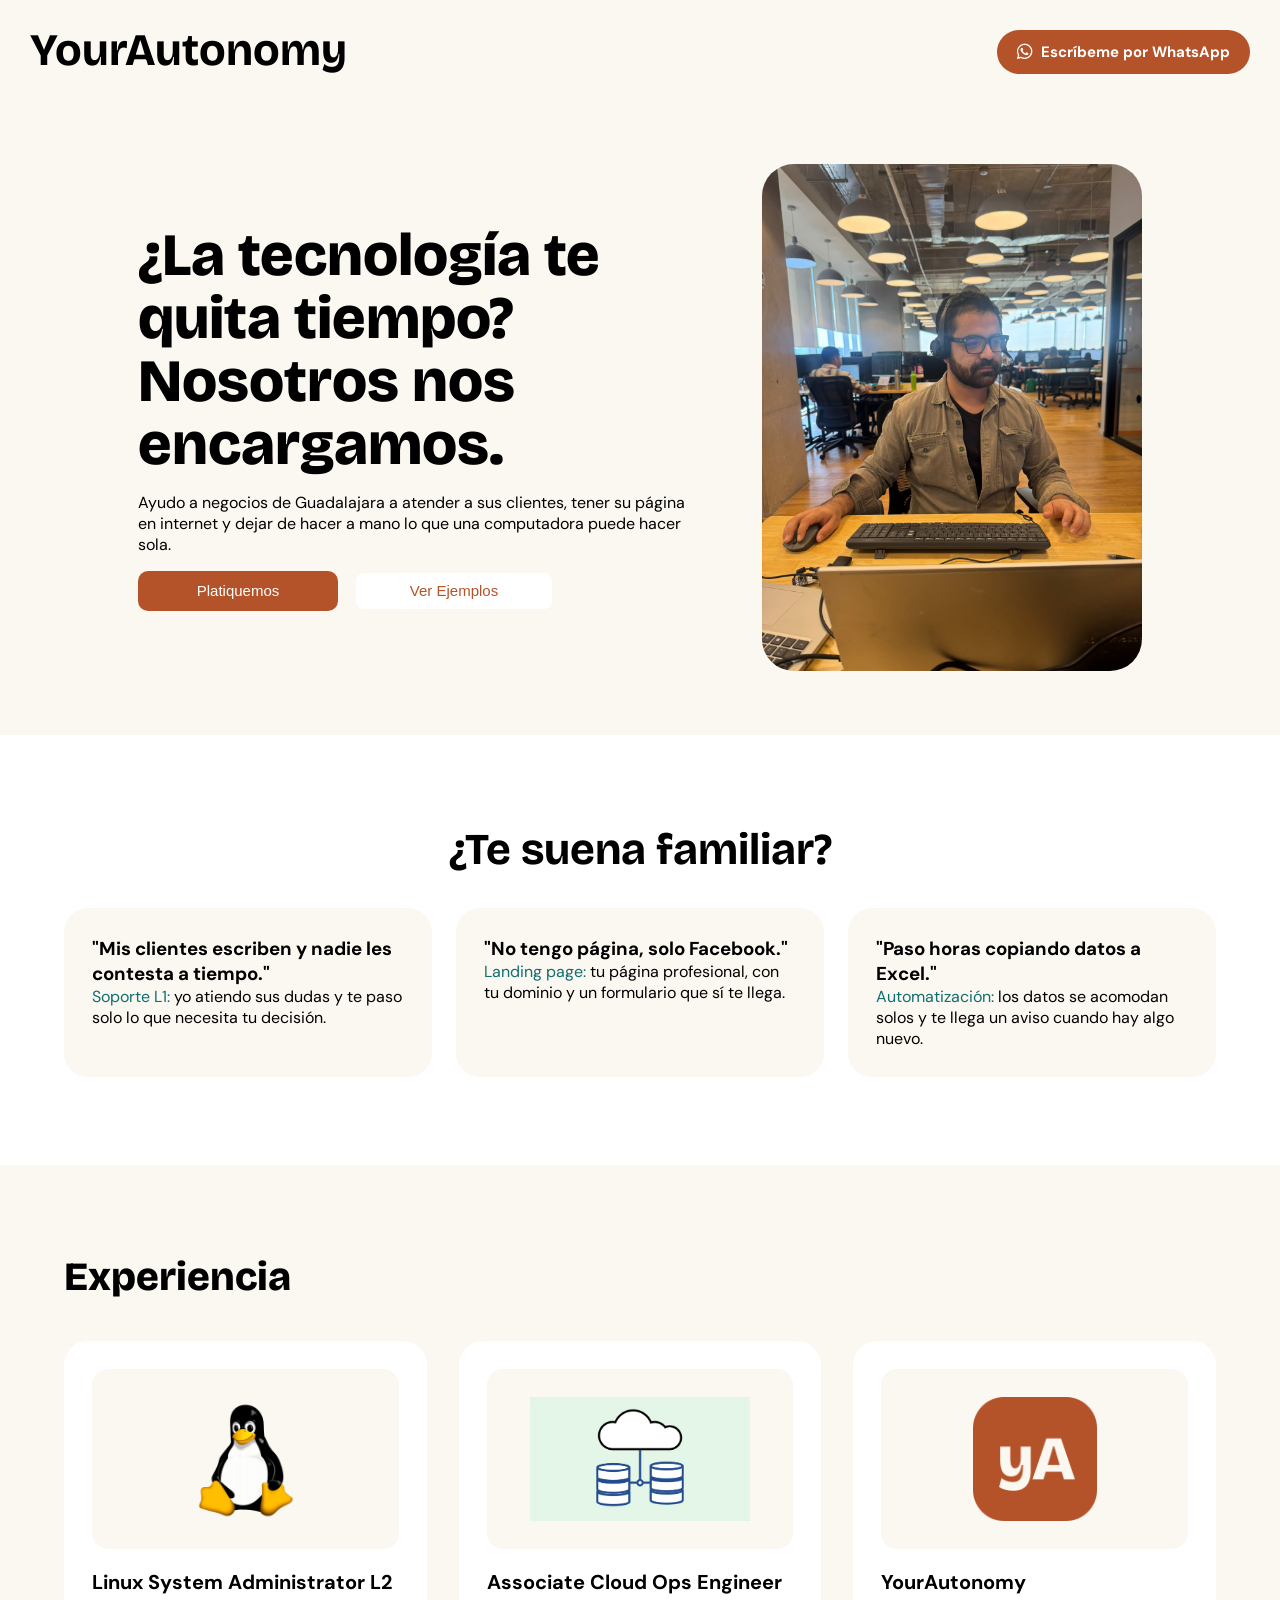
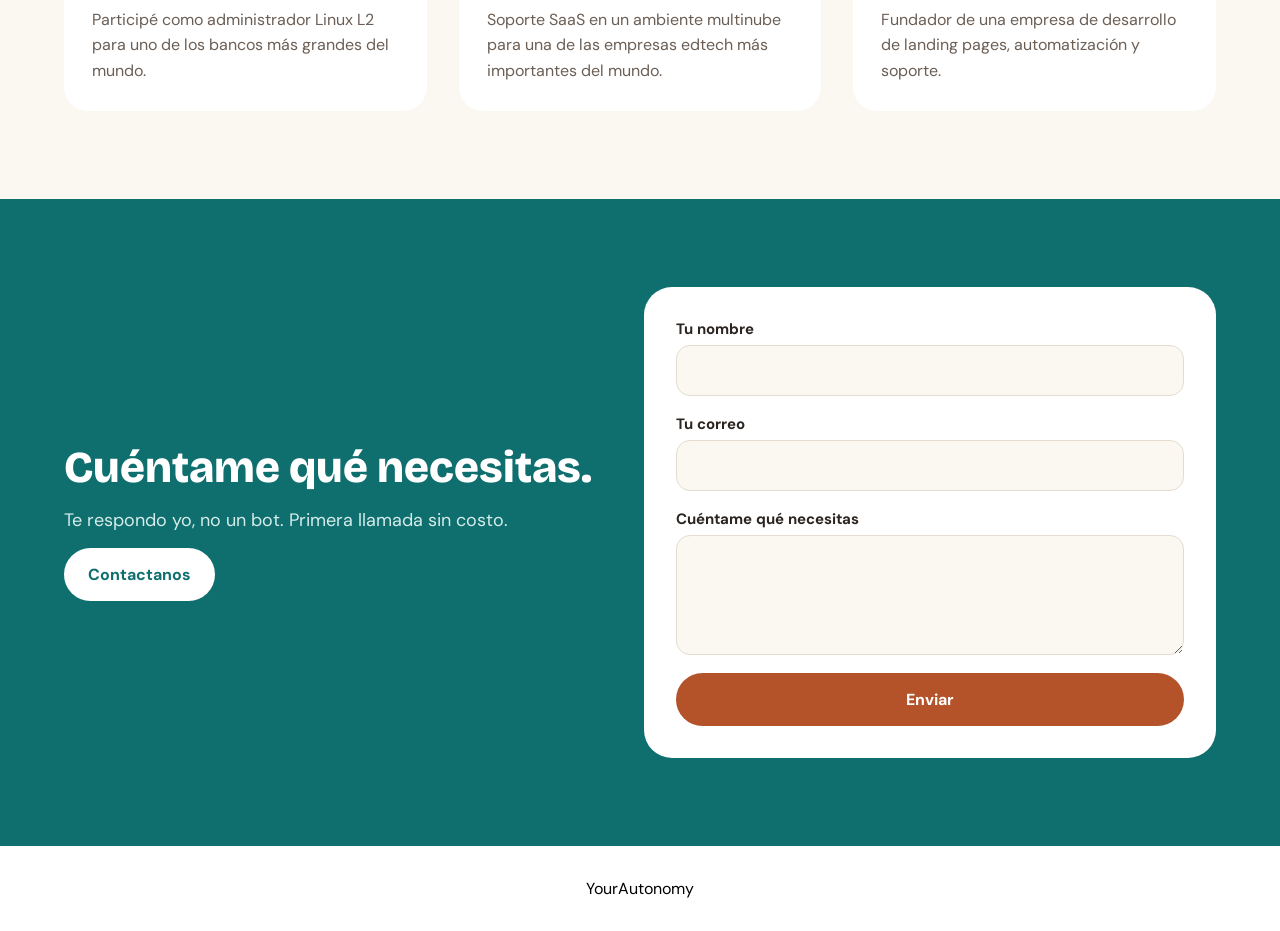
==== static/index.html @ f1b69e7c "creamos arreglos para el backend" ====
<!DOCTYPE html>
<html lang="es">

<head>
    <meta charset="UTF-8">
    <meta name="viewport" content="width=device-width, initial-scale=1.0">
    <title>YourAutonomy</title>
    <link rel="stylesheet" href="/index.css">
    <link rel="stylesheet" href="https://cdnjs.cloudflare.com/ajax/libs/font-awesome/6.5.1/css/all.min.css">
    <link
        href="https://fonts.googleapis.com/css2?family=Bricolage+Grotesque:wght@500;700;800&family=DM+Sans:wght@400;500;700&display=swap"
        rel="stylesheet">
</head>

<body>
    <nav class="navbar-container">
        <div class="navbar-name">
            <h2>YourAutonomy</h2>
        </div>
        <div class="navbar-whatsapp">
            <a href="https://wa.me/523312345678" class="btn-whatsapp">
                <i class="fa-brands fa-whatsapp" aria-hidden="true"></i>
                Escríbeme por WhatsApp
            </a>
        </div>
    </nav>

    <section class="somos-container">
        <div class="somos">
            <div class="somos-texto">
                <h1>¿La tecnología te quita tiempo? Nosotros nos encargamos.</h1>
                <p>Ayudo a negocios de Guadalajara a atender a sus clientes, tener su página en internet y dejar de
                    hacer a mano lo que una computadora puede hacer sola.</p>
                <div class="somos-texto_buttons">
                    <button id="platiquemos">
                        Platiquemos
                    </button>
                    <button id="ejemplo">
                        Ver Ejemplos
                    </button>
                </div>
            </div>
            <div class="somos-img">
                <img src="src/img/img-trabajando.jpeg" alt="" class="img-ivan">
            </div>
        </div>
    </section>

    <section class="servicios">
        <div class="servicios_container">
            <h2>¿Te suena familiar?</h2>

            <div class="servicios_grid">
                <div class="tarjeta">
                    <h3>"Mis clientes escriben y nadie les contesta a tiempo."</h3>
                    <p><span class="etiqueta">Soporte L1:</span> yo atiendo sus dudas y te paso solo lo que necesita tu
                        decisión.</p>
                </div>
                <div class="tarjeta">
                    <h3>"No tengo página, solo Facebook."</h3>
                    <p><span class="etiqueta">Landing page:</span> tu página profesional, con tu dominio y un formulario
                        que sí te llega.</p>
                </div>
                <div class="tarjeta">
                    <h3>"Paso horas copiando datos a Excel."</h3>
                    <p><span class="etiqueta">Automatización:</span> los datos se acomodan solos y te llega un aviso
                        cuando hay algo nuevo.</p>
                </div>
            </div>
        </div>
    </section>

    <section class="experiencia">
        <div class="experiencia-container">
            <h2>Experiencia</h2>
            <div class="experiencia-container_grid">
                <div class="tarjeta">
                    <img src="src/img/linux.png" alt="" class="tarjeta-icono">
                    <h3>Linux System Administrator L2</h3>
                    <p>Participé como administrador Linux L2 para uno de los bancos más grandes del mundo.</p>
                </div>
                <div class="tarjeta">
                    <img src="src/img/cloud.webp" alt="" class="tarjeta-icono">
                    <h3>Associate Cloud Ops Engineer</h3>
                    <p>Soporte SaaS en un ambiente multinube para una de las empresas edtech más importantes del mundo.
                    </p>
                </div>
                <div class="tarjeta">
                    <img src="src/img/yalogo.png" alt="" class="tarjeta-icono">
                    <h3>YourAutonomy</h3>
                    <p>Fundador de una empresa de desarrollo de landing pages, automatización y soporte.</p>
                </div>
            </div>
        </div>
    </section>


    <section class="contactanos">
        <div class="contactanos-container">
            <div class="contactanos-container_text">
                <h2>Cuéntame qué necesitas.</h2>
                <p>Te respondo yo, no un bot. Primera llamada sin costo.</p>
                <button>Contactanos</button>
            </div>
            <div class="contactanos-container_form">
                <p id="aviso" hidden></p>
   <form class="formulario" action="/contacto" method="post">
                    <div class="campo">
                        <label for="nombre">Tu nombre</label>
                        <input type="text" id="nombre" name="nombre" required maxlength="100" autocomplete="name">
                    </div>


          <div class="campo">
  <label for="correo">Tu correo</label>
  <input type="email" id="correo" name="correo" required maxlength="150" autocomplete="email">
</div>

                            <div class="campo">
            <label for="mensaje">Cuéntame qué necesitas</label>
            <textarea id="mensaje" name="mensaje" rows="4" required maxlength="2000"></textarea>
        </div>
          <button type="submit" class="btn-enviar">Enviar</button>
                </form>


            </div>
        </div>

    </section>

<footer class="footer">
    <p>YourAutonomy</p>
</footer>


<script>
const estado = new URLSearchParams(location.search).get("enviado");
if (estado === "ok") {
const aviso = document.getElementById("aviso");
aviso.textContent = "¡Gracias! Te contesto pronto.";
aviso.hidden = false;
}
</script>
</body>

</html>
---- index.css ----
:root {
  --crema: #FBF7F1;
  --blanco: #FFFFFF;
  --superficie: #EFE4D6;
  --borde: #E5DCD0;
  --texto: #2B2420;
  --texto-suave: #6B5E55;
  --acento: #B4532A;
  --secundario: #0F6E6E;
  --texto-sobre-secundario: #D5EDEA;

  --font-titulos: 'Bricolage Grotesque', sans-serif;
  --font-texto: 'DM Sans', sans-serif;
}

*{
    margin:0;
    padding:0;
    box-sizing: border-box;
}

  body {
    font-family: var(--font-texto);
  }
.navbar-container{
    width: 100%;
    height: 100px;
    display: flex;
    flex-direction: row;
    justify-content: space-between;
    padding: 30px;
    background-color: var(--crema);
}

.navbar-name {
    font-size: 30px;
    font-family: var(--font-titulos);
    display: flex;
    align-items: center;
    justify-content: center;
    text-align: center;
}

.btn-whatsapp {
  display: inline-flex;
  align-items: center;
  gap: 8px;
  background: #B4532A;          /* terracota */
  color: #FFFFFF;
  font-family: 'DM Sans', sans-serif;
  font-weight: 700;
  font-size: 15px;
  padding: 12px 20px;
  border-radius: 999px;         /* forma de píldora */
  text-decoration: none;        /* quita el subrayado del link */
}

.btn-whatsapp i {
  font-size: 18px;
}

.btn-whatsapp:hover {
  background: #973F1D;          /* un poco más oscuro al pasar el mouse */
}


/* ---------- Sección Somos ---------- */
.somos-container {
  width: 100%;
  min-height: 500px;
  background-color: var(--crema);
}

.somos {
  display: flex;
  align-items: center;
  justify-content: center;
  gap: 64px;
  max-width: 1200px;
  margin: 0 auto;
  padding: 64px 24px;
}

/* Columna de texto */
.somos-texto {
  flex: 1 1 0;
  max-width: 560px;
  display: flex;
  flex-direction: column;
  gap: 1rem;
}

.somos-texto h1 {
  font-family: var(--font-titulos);
  font-weight: 800;
  font-size: 60px;
  line-height: 1.05;
}

/* Botones */
.somos-texto_buttons {
  display: flex;
  flex-wrap: wrap;
  gap: 1rem;
}

.somos-texto_buttons #platiquemos {
  width: 200px;
  height: 40px;
  border-radius: 10px;
  border: none;
  background-color: var(--acento);
  color: var(--blanco);
  font-size: 15px;
  cursor: pointer;
}

.somos-texto_buttons #platiquemos:hover {
  background-color: #973F1D;
}

.somos-texto_buttons #ejemplo {
  width: 200px;
  height: 40px;
  border-radius: 10px;
  border: 2px solid var(--crema);
  background-color: var(--blanco);
  color: var(--acento);
  font-size: 15px;
  cursor: pointer;
  transition: border-color 0.2s;
}

.somos-texto_buttons #ejemplo:hover {
  border-color: black;
}

/* Columna de imagen */
.somos-img {
  flex: 0 0 380px;
}

.somos-img .img-ivan {
  width: 100%;
  height: auto;
  display: block;
  border-radius: 32px;
}

/* Celular */
@media (max-width: 700px) {
  .somos {
    flex-direction: column;
    gap: 32px;
  }
  .somos-texto h1 {
    font-size: 40px;
  }
  .somos-img {
    flex-basis: auto;
    width: 100%;
    max-width: 380px;
  }
}


/*Servicios*/

.servicios {
  background-color: var(--blanco);
}

.servicios_container {
  max-width: 1200px;
  margin: 0 auto;
  padding: 88px 24px;
  display: flex;
  flex-direction: column;
  align-items: center;
  gap: 2rem;
}

   .servicios .tarjeta {
     background: var(--crema);
     border-radius: 24px;
     padding: 28px;
   }


.servicios_container h2{
  font-size: 44px;
  font-family: var(--font-titulos);
  text-align: left;
}

.servicios_grid {
  width: 100%;              /* ← esta línea */
  display: grid;
  grid-template-columns: repeat(auto-fit, minmax(280px, 1fr));
  gap: 1.5rem;
}
.etiqueta{
  color: var(--secundario);
}
/* ========== Sección Experiencia ========== */
.experiencia {
  background-color: var(--crema);
}

.experiencia-container {
  max-width: 1200px;
  margin: 0 auto;
  padding: 88px 24px;
}

.experiencia-container h2 {
  font-family: var(--font-titulos);
  font-weight: 800;
  font-size: 40px;
  margin-bottom: 40px;
}

.experiencia-container_grid {
  display: grid;
  grid-template-columns: repeat(auto-fit, minmax(280px, 1fr));
  gap: 2rem;
}

.experiencia .tarjeta {
  background-color: var(--blanco);
  border-radius: 24px;
  padding: 28px;
  display: flex;
  flex-direction: column;
  gap: 12px;
}

.experiencia .tarjeta-icono {
  width: 100%;
  height: 180px;
  object-fit: contain;
  background-color: var(--crema);
  border-radius: 16px;
  padding: 28px;
  box-sizing: border-box;
  margin-bottom: 8px;
}

.experiencia .tarjeta h3 {
  font-size: 20px;
  font-weight: 700;
  line-height: 1.3;
}

.experiencia .tarjeta p {
  color: var(--texto-suave);
  line-height: 1.6;
}
/* ========== contactanos ========== */

.contactanos{
  background-color: var(--secundario);
  color: var(--blanco);
}

.contactanos-container{
 max-width: 1200px;
  margin: 0 auto;
  padding: 88px 24px;          /* espacio arriba/abajo y a los lados */
  display: flex;
  flex-wrap: wrap;             /* en celular el form se va abajo */
  gap: 48px;
  align-items: center;
}

/* Columna de texto */
.contactanos-container_text {
  flex: 1 1 360px;
  display: flex;
  flex-direction: column;
  gap: 16px;
  align-items: flex-start;
}

.contactanos-container_text h2 {
  font-family: var(--font-titulos);
  font-weight: 800;
  font-size: 44px;
  line-height: 1.05;
  color: var(--blanco);
}

.contactanos-container_text p {
  font-size: 18px;
  color: var(--texto-sobre-secundario);
}

.contactanos-container_text button {
  background: var(--blanco);
  color: var(--secundario);
  border: 0;
  padding: 16px 24px;
  border-radius: 999px;
  font-weight: 700;
  font-size: 16px;
  font-family: inherit;
  cursor: pointer;
}

/* Columna del formulario */
.contactanos-container_form {
  flex: 1 1 400px;
}

.formulario {
  background: var(--blanco);
  color: var(--texto);          /* importante: la sección pone el texto en blanco */
  padding: 32px;
  border-radius: 28px;
  display: flex;
  flex-direction: column;
  gap: 18px;                    /* espacio entre cada campo */
}

/* Cada campo: etiqueta arriba, input abajo */
.formulario .campo {
  display: flex;
  flex-direction: column;
  gap: 6px;
}

.formulario label {
  font-weight: 700;
  font-size: 15px;
}

/* Inputs y textarea */
.formulario input,
.formulario textarea {
  width: 100%;
  padding: 14px;
  border: 1px solid var(--borde);
  border-radius: 14px;
  background: var(--crema);
  color: var(--texto);
  font-size: 16px;              /* 16px evita el zoom automático en iPhone */
  font-family: inherit;         /* usa DM Sans y no la letra del navegador */
  box-sizing: border-box;
}

.formulario textarea {
  resize: vertical;             /* solo se puede estirar hacia abajo */
  min-height: 120px;
}

/* Cuando el usuario da clic en un campo */
.formulario input:focus,
.formulario textarea:focus {
  outline: 2px solid var(--secundario);
  outline-offset: 1px;
  background: var(--blanco);
}

/* Botón de enviar */
.btn-enviar {
  background: var(--acento);
  color: var(--blanco);
  border: 0;
  padding: 16px 24px;
  border-radius: 999px;
  font-weight: 700;
  font-size: 16px;
  font-family: inherit;
  cursor: pointer;
  transition: background 0.2s;
}

.btn-enviar:hover {
  background: #973F1D;
}

/* Celular: un poco menos de relleno */
@media (max-width: 700px) {
  .formulario {
    padding: 24px;
  }
}


.footer{
  max-width: 1200px;
  margin: 0 auto;
  background-color: var(--blanco);
  display: flex;
  align-items: center;
  justify-content: center;
  padding: 2rem;
}
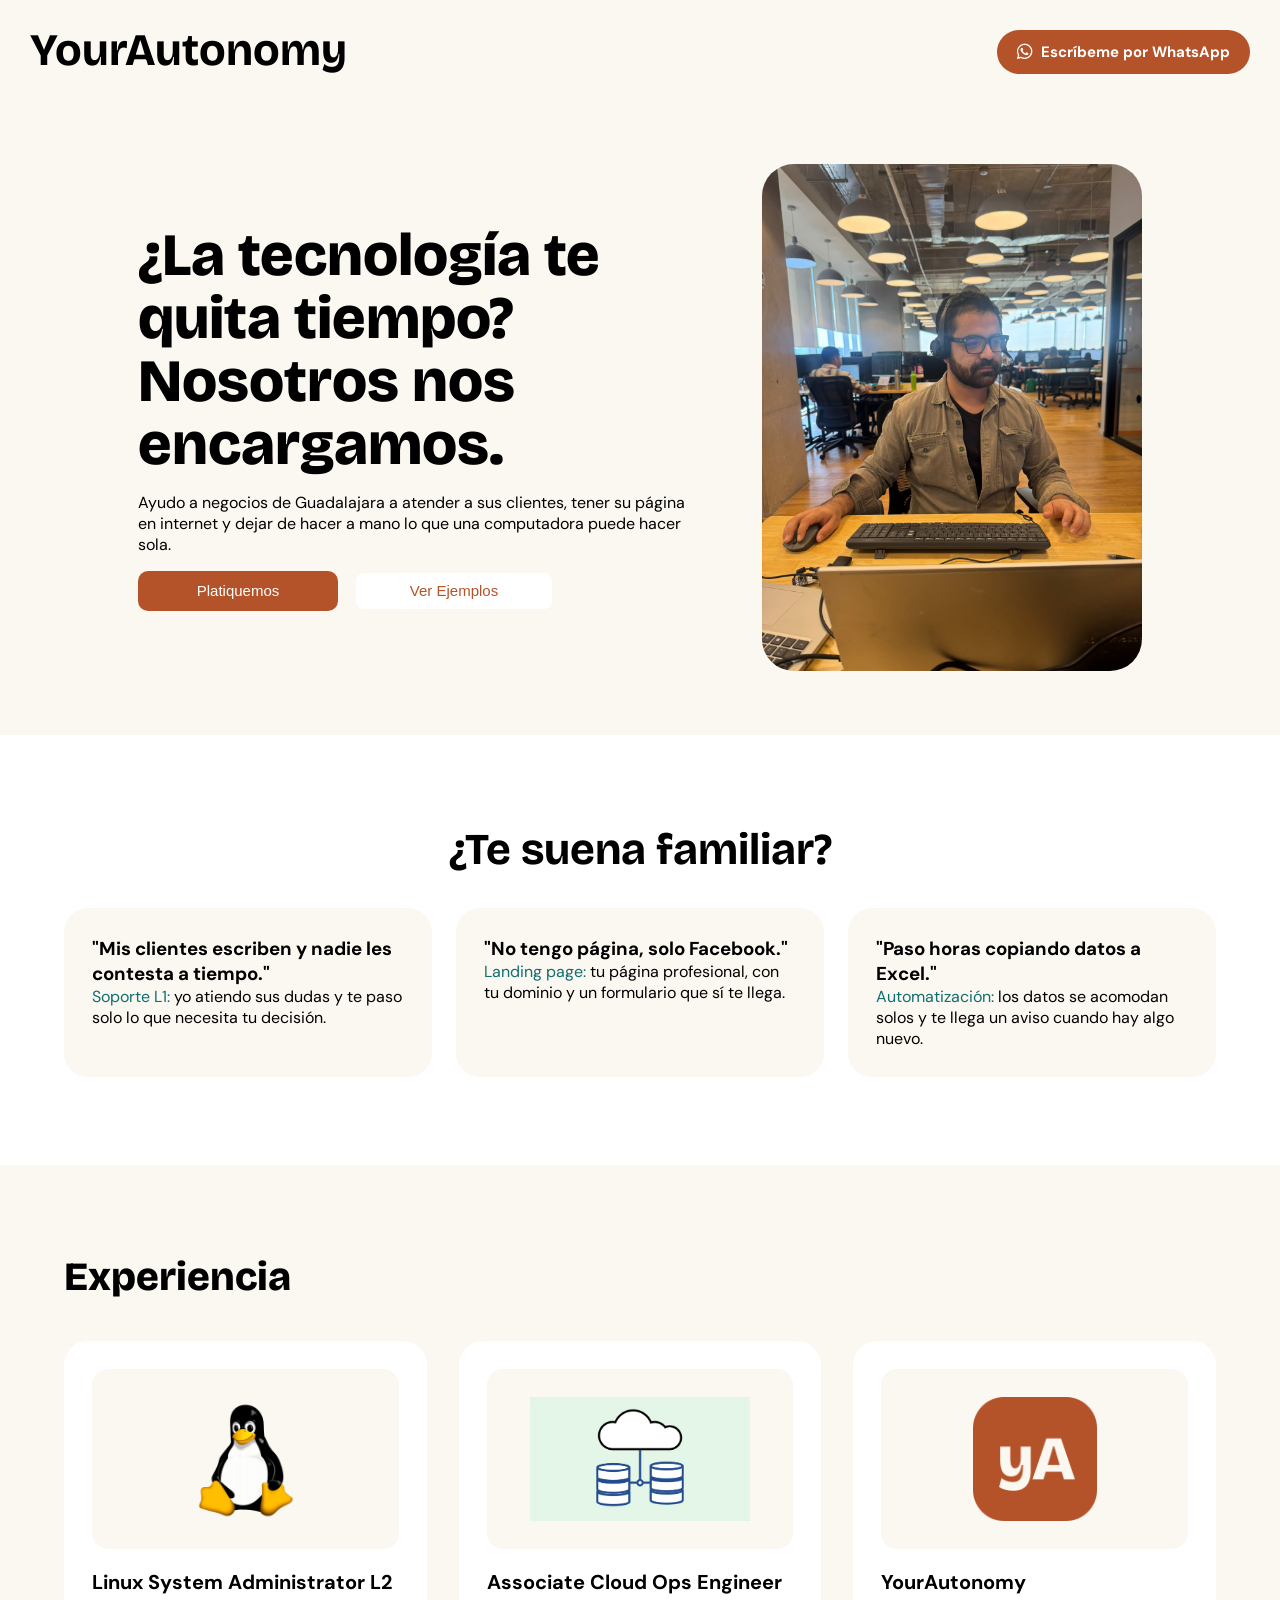
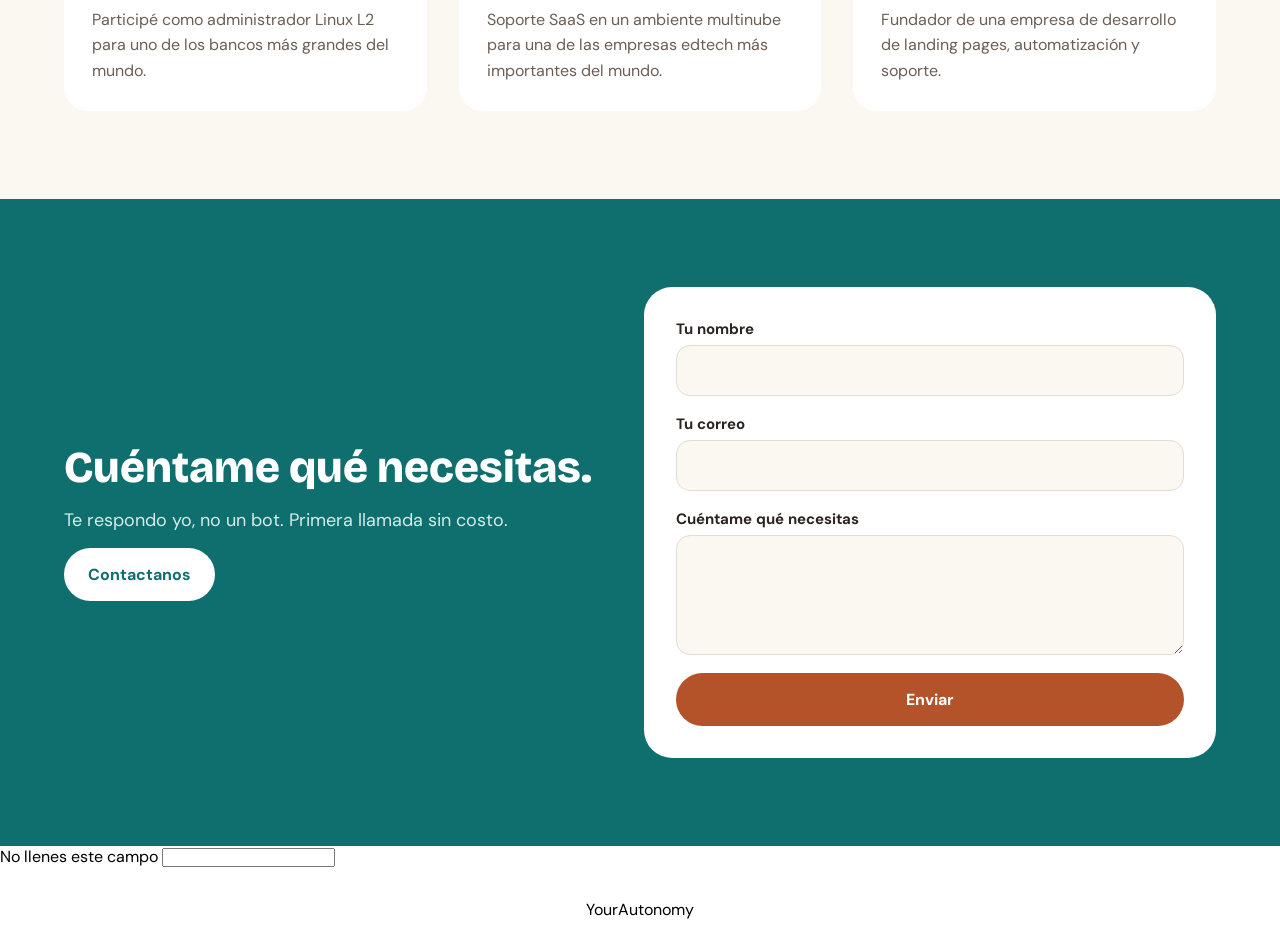
==== commit b652a62c: "se aniadieron cositas al backend y se creodocker file" ====
--- a/static/index.html
+++ b/static/index.html
@@ -127,7 +127,15 @@
             </div>
         </div>
 
+
+        
     </section>
+
+<div class="trampa" aria-hidden="true">
+<label for="website">No llenes este campo</label>
+<input type="text" id="website" name="website" tabindex="-1"
+autocomplete="off">
+</div>
 
 <footer class="footer">
     <p>YourAutonomy</p>
@@ -141,6 +149,11 @@
 aviso.textContent = "¡Gracias! Te contesto pronto.";
 aviso.hidden = false;
 }
+else if (estado === "error") {
+const aviso = document.getElementById("aviso");
+aviso.textContent = "Revisa que llenaste bien tus datos e intenta de nuevo.";
+aviso.hidden = false;
+}
 </script>
 </body>
 
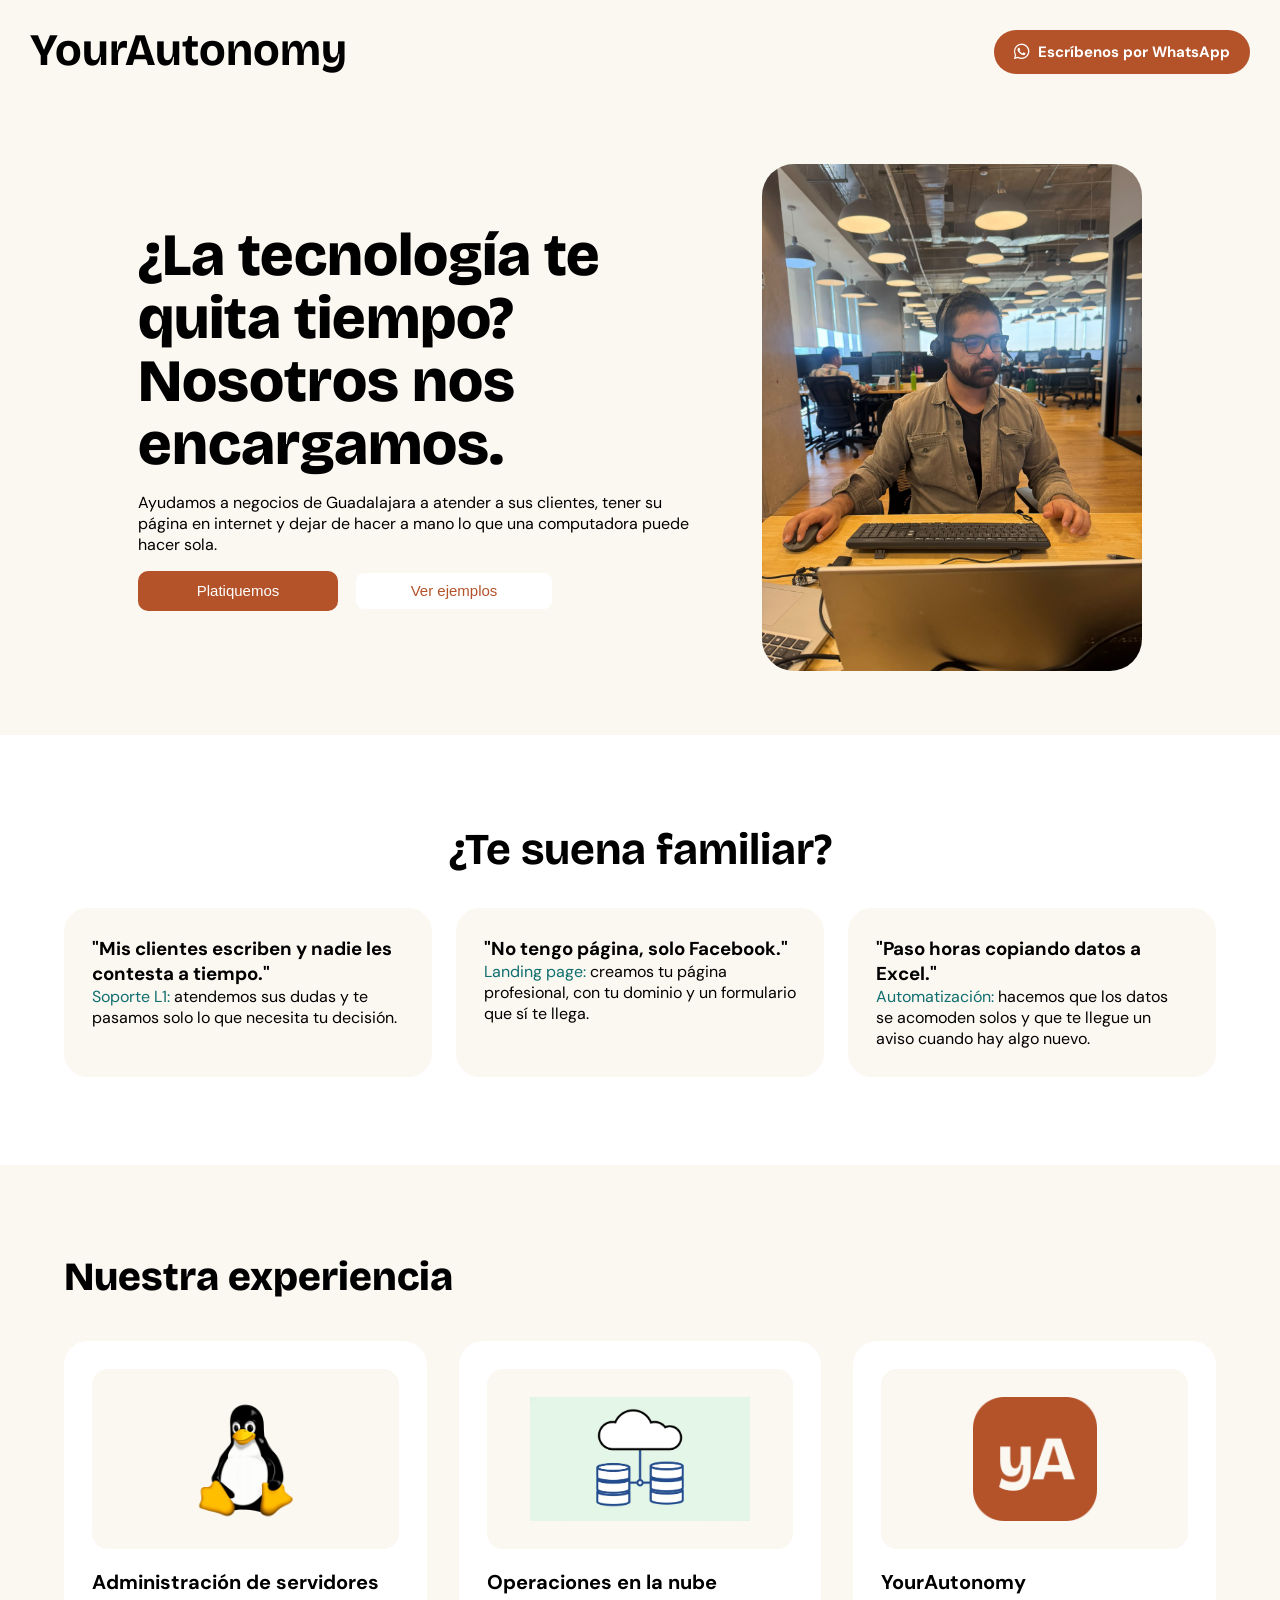
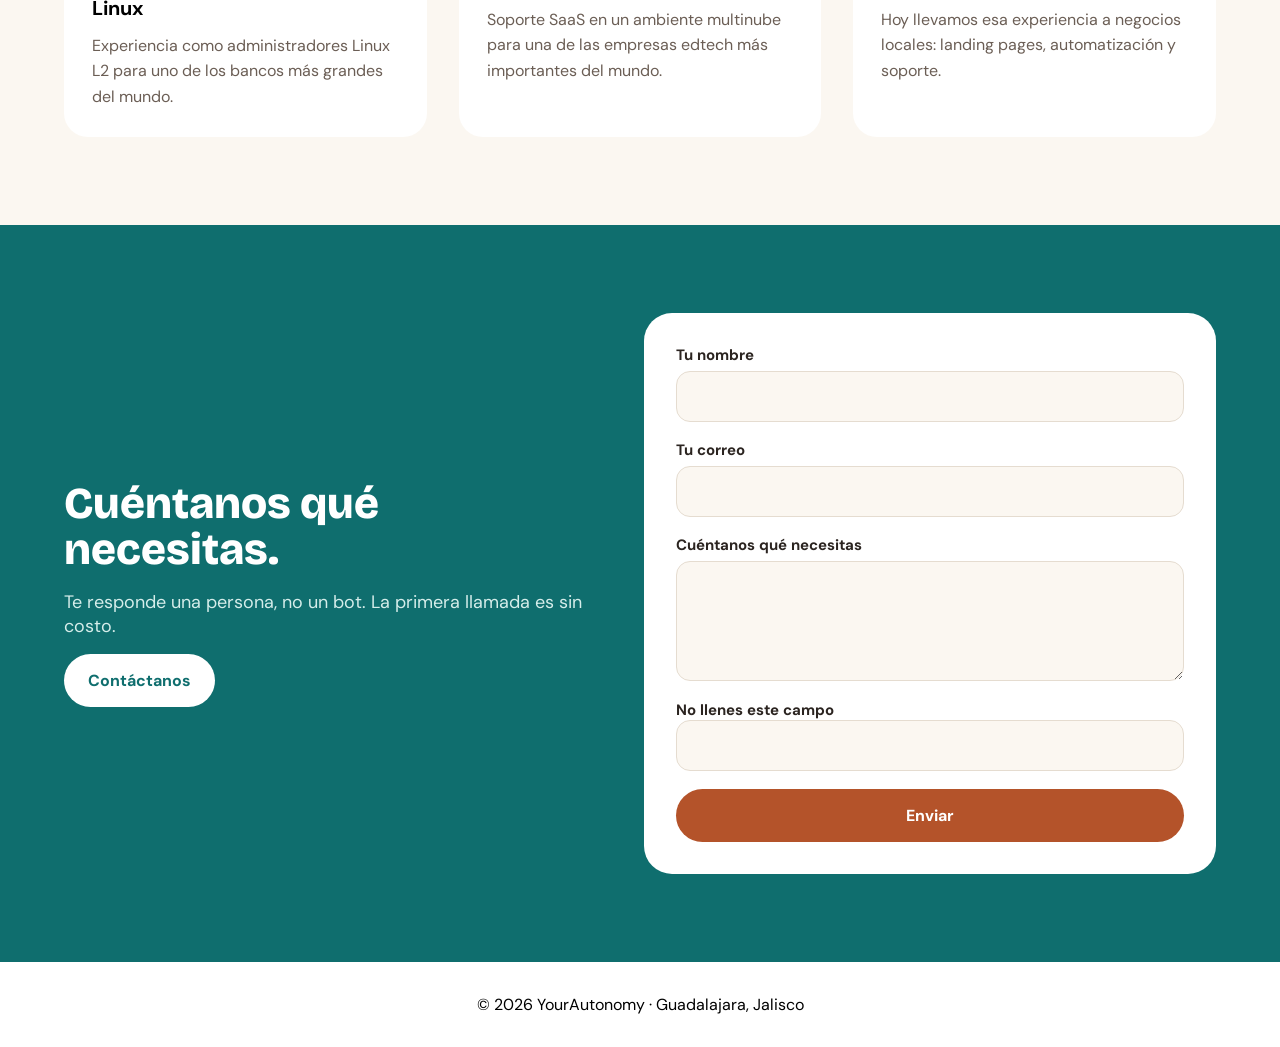
==== commit a878808d: "pagina responsiva" ====
--- a/static/index.html
+++ b/static/index.html
@@ -4,7 +4,8 @@
 <head>
     <meta charset="UTF-8">
     <meta name="viewport" content="width=device-width, initial-scale=1.0">
-    <title>YourAutonomy</title>
+    <title>YourAutonomy | Soporte, páginas web y automatización en Guadalajara</title>
+    <meta name="description" content="Atendemos a tus clientes, hacemos tu página web y automatizamos tus tareas repetitivas. Tecnología para negocios en Guadalajara.">
     <link rel="stylesheet" href="/index.css">
     <link rel="stylesheet" href="https://cdnjs.cloudflare.com/ajax/libs/font-awesome/6.5.1/css/all.min.css">
     <link
@@ -18,9 +19,9 @@
             <h2>YourAutonomy</h2>
         </div>
         <div class="navbar-whatsapp">
-            <a href="https://wa.me/523312345678" class="btn-whatsapp">
+            <a href="https://wa.me/523322923350" class="btn-whatsapp">
                 <i class="fa-brands fa-whatsapp" aria-hidden="true"></i>
-                Escríbeme por WhatsApp
+                Escríbenos por WhatsApp
             </a>
         </div>
     </nav>
@@ -29,19 +30,19 @@
         <div class="somos">
             <div class="somos-texto">
                 <h1>¿La tecnología te quita tiempo? Nosotros nos encargamos.</h1>
-                <p>Ayudo a negocios de Guadalajara a atender a sus clientes, tener su página en internet y dejar de
+                <p>Ayudamos a negocios de Guadalajara a atender a sus clientes, tener su página en internet y dejar de
                     hacer a mano lo que una computadora puede hacer sola.</p>
                 <div class="somos-texto_buttons">
                     <button id="platiquemos">
                         Platiquemos
                     </button>
                     <button id="ejemplo">
-                        Ver Ejemplos
+                        Ver ejemplos
                     </button>
                 </div>
             </div>
             <div class="somos-img">
-                <img src="src/img/img-trabajando.jpeg" alt="" class="img-ivan">
+                <img src="src/img/img-trabajando.jpeg" alt="Equipo de YourAutonomy trabajando" class="img-ivan">
             </div>
         </div>
     </section>
@@ -53,18 +54,18 @@
             <div class="servicios_grid">
                 <div class="tarjeta">
                     <h3>"Mis clientes escriben y nadie les contesta a tiempo."</h3>
-                    <p><span class="etiqueta">Soporte L1:</span> yo atiendo sus dudas y te paso solo lo que necesita tu
-                        decisión.</p>
+                    <p><span class="etiqueta">Soporte L1:</span> atendemos sus dudas y te pasamos solo lo que necesita
+                        tu decisión.</p>
                 </div>
                 <div class="tarjeta">
                     <h3>"No tengo página, solo Facebook."</h3>
-                    <p><span class="etiqueta">Landing page:</span> tu página profesional, con tu dominio y un formulario
-                        que sí te llega.</p>
+                    <p><span class="etiqueta">Landing page:</span> creamos tu página profesional, con tu dominio y un
+                        formulario que sí te llega.</p>
                 </div>
                 <div class="tarjeta">
                     <h3>"Paso horas copiando datos a Excel."</h3>
-                    <p><span class="etiqueta">Automatización:</span> los datos se acomodan solos y te llega un aviso
-                        cuando hay algo nuevo.</p>
+                    <p><span class="etiqueta">Automatización:</span> hacemos que los datos se acomoden solos y que te
+                        llegue un aviso cuando hay algo nuevo.</p>
                 </div>
             </div>
         </div>
@@ -72,89 +73,84 @@
 
     <section class="experiencia">
         <div class="experiencia-container">
-            <h2>Experiencia</h2>
+            <h2>Nuestra experiencia</h2>
             <div class="experiencia-container_grid">
                 <div class="tarjeta">
                     <img src="src/img/linux.png" alt="" class="tarjeta-icono">
-                    <h3>Linux System Administrator L2</h3>
-                    <p>Participé como administrador Linux L2 para uno de los bancos más grandes del mundo.</p>
+                    <h3>Administración de servidores Linux</h3>
+                    <p>Experiencia como administradores Linux L2 para uno de los bancos más grandes del mundo.</p>
                 </div>
                 <div class="tarjeta">
                     <img src="src/img/cloud.webp" alt="" class="tarjeta-icono">
-                    <h3>Associate Cloud Ops Engineer</h3>
+                    <h3>Operaciones en la nube</h3>
                     <p>Soporte SaaS en un ambiente multinube para una de las empresas edtech más importantes del mundo.
                     </p>
                 </div>
                 <div class="tarjeta">
                     <img src="src/img/yalogo.png" alt="" class="tarjeta-icono">
                     <h3>YourAutonomy</h3>
-                    <p>Fundador de una empresa de desarrollo de landing pages, automatización y soporte.</p>
+                    <p>Hoy llevamos esa experiencia a negocios locales: landing pages, automatización y soporte.</p>
                 </div>
             </div>
         </div>
     </section>
 
 
-    <section class="contactanos">
+    <section class="contactanos" id="contacto">
         <div class="contactanos-container">
             <div class="contactanos-container_text">
-                <h2>Cuéntame qué necesitas.</h2>
-                <p>Te respondo yo, no un bot. Primera llamada sin costo.</p>
-                <button>Contactanos</button>
+                <h2>Cuéntanos qué necesitas.</h2>
+                <p>Te responde una persona, no un bot. La primera llamada es sin costo.</p>
+                <button>Contáctanos</button>
             </div>
             <div class="contactanos-container_form">
                 <p id="aviso" hidden></p>
-   <form class="formulario" action="/contacto" method="post">
+                <form class="formulario" action="/contacto" method="post">
                     <div class="campo">
                         <label for="nombre">Tu nombre</label>
                         <input type="text" id="nombre" name="nombre" required maxlength="100" autocomplete="name">
                     </div>
 
+                    <div class="campo">
+                        <label for="correo">Tu correo</label>
+                        <input type="email" id="correo" name="correo" required maxlength="150" autocomplete="email">
+                    </div>
 
-          <div class="campo">
-  <label for="correo">Tu correo</label>
-  <input type="email" id="correo" name="correo" required maxlength="150" autocomplete="email">
-</div>
+                    <div class="campo">
+                        <label for="mensaje">Cuéntanos qué necesitas</label>
+                        <textarea id="mensaje" name="mensaje" rows="4" required maxlength="2000"></textarea>
+                    </div>
 
-                            <div class="campo">
-            <label for="mensaje">Cuéntame qué necesitas</label>
-            <textarea id="mensaje" name="mensaje" rows="4" required maxlength="2000"></textarea>
+                    <!-- Trampa anti-spam: tiene que estar DENTRO del form para que se envíe -->
+                    <div class="trampa" aria-hidden="true">
+                        <label for="website">No llenes este campo</label>
+                        <input type="text" id="website" name="website" tabindex="-1" autocomplete="off">
+                    </div>
+
+                    <button type="submit" class="btn-enviar">Enviar</button>
+                </form>
+            </div>
         </div>
-          <button type="submit" class="btn-enviar">Enviar</button>
-                </form>
+    </section>
+
+    <footer class="footer">
+        <p>© 2026 YourAutonomy · Guadalajara, Jalisco</p>
+    </footer>
 
 
-            </div>
-        </div>
-
-
-        
-    </section>
-
-<div class="trampa" aria-hidden="true">
-<label for="website">No llenes este campo</label>
-<input type="text" id="website" name="website" tabindex="-1"
-autocomplete="off">
-</div>
-
-<footer class="footer">
-    <p>YourAutonomy</p>
-</footer>
-
-
-<script>
-const estado = new URLSearchParams(location.search).get("enviado");
-if (estado === "ok") {
-const aviso = document.getElementById("aviso");
-aviso.textContent = "¡Gracias! Te contesto pronto.";
-aviso.hidden = false;
-}
-else if (estado === "error") {
-const aviso = document.getElementById("aviso");
-aviso.textContent = "Revisa que llenaste bien tus datos e intenta de nuevo.";
-aviso.hidden = false;
-}
-</script>
+    <script>
+        const estado = new URLSearchParams(location.search).get("enviado");
+        if (estado === "ok") {
+            const aviso = document.getElementById("aviso");
+            aviso.textContent = "¡Gracias! Te contestamos pronto.";
+            aviso.hidden = false;
+        }
+        else if (estado === "error") {
+            const aviso = document.getElementById("aviso");
+            aviso.textContent = "Revisa que llenaste bien tus datos e intenta de nuevo.";
+            aviso.hidden = false;
+        }
+    </script>
 </body>
 
 </html>
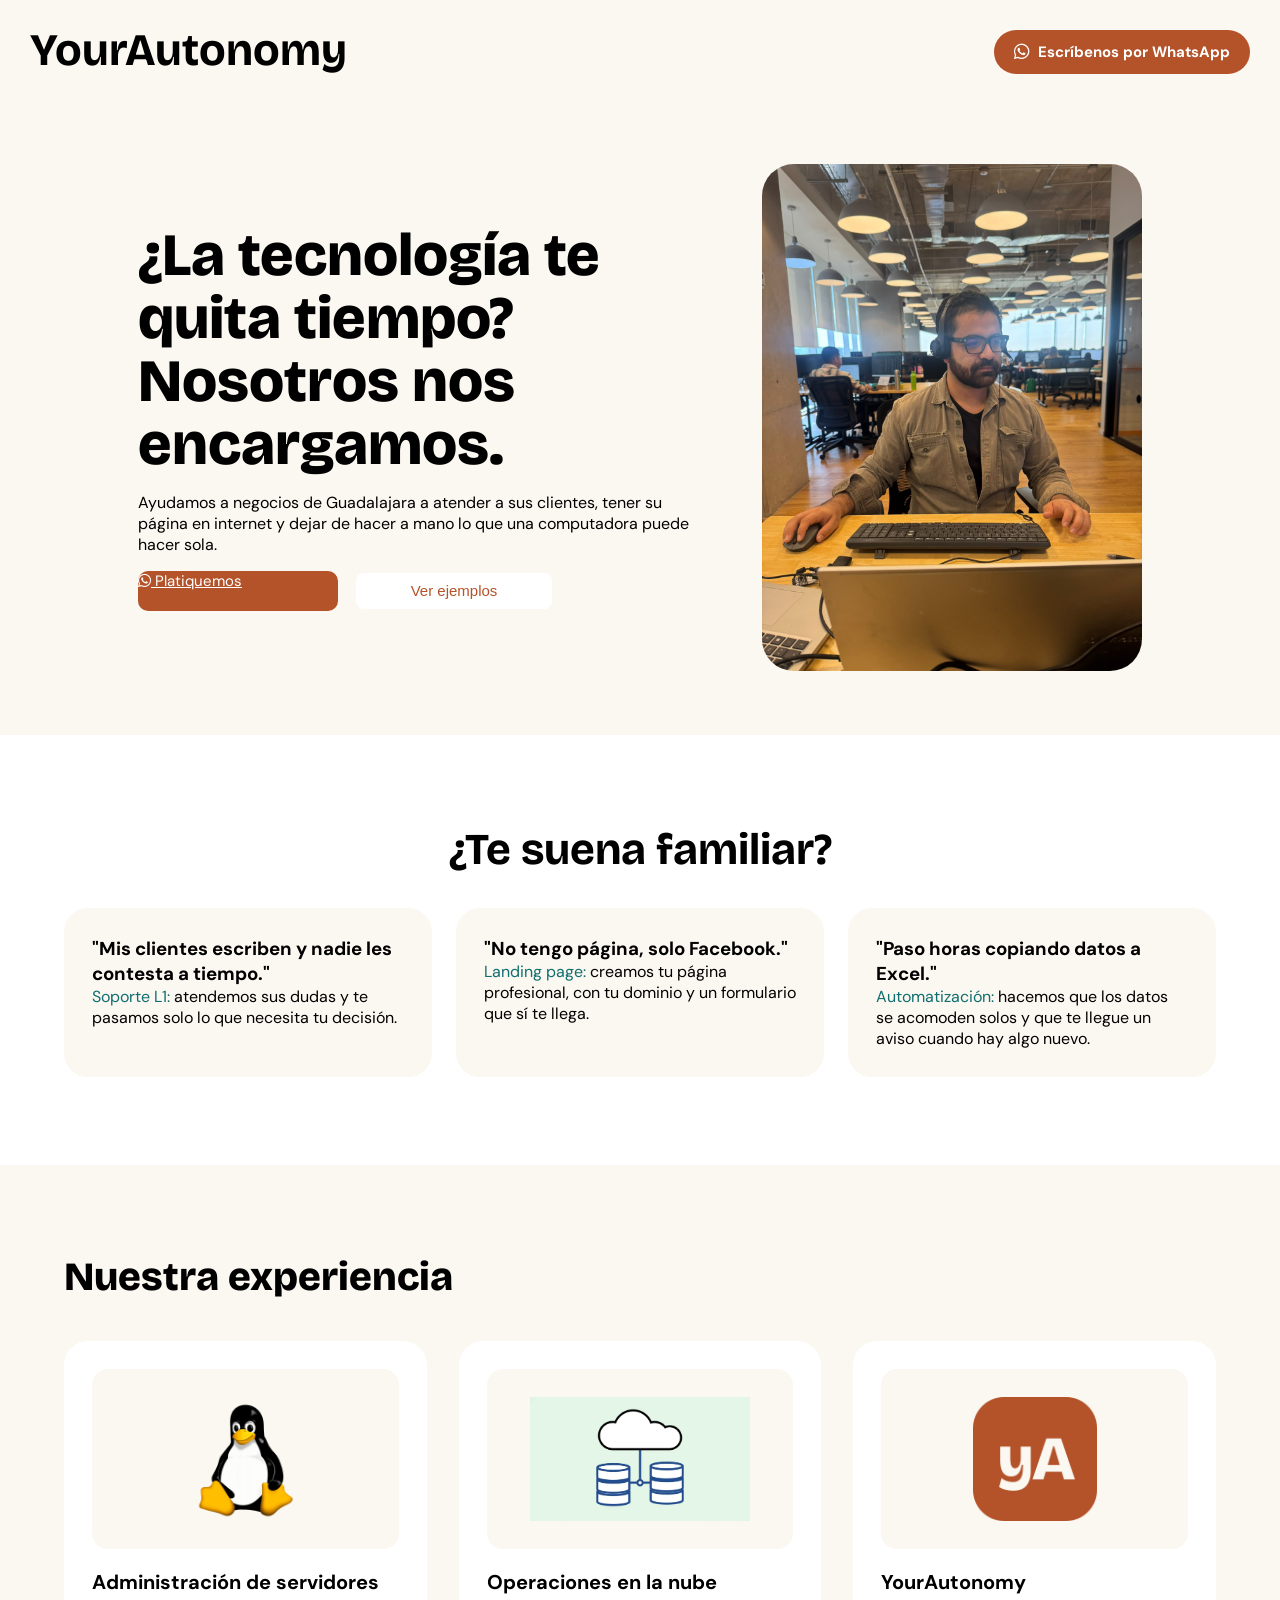
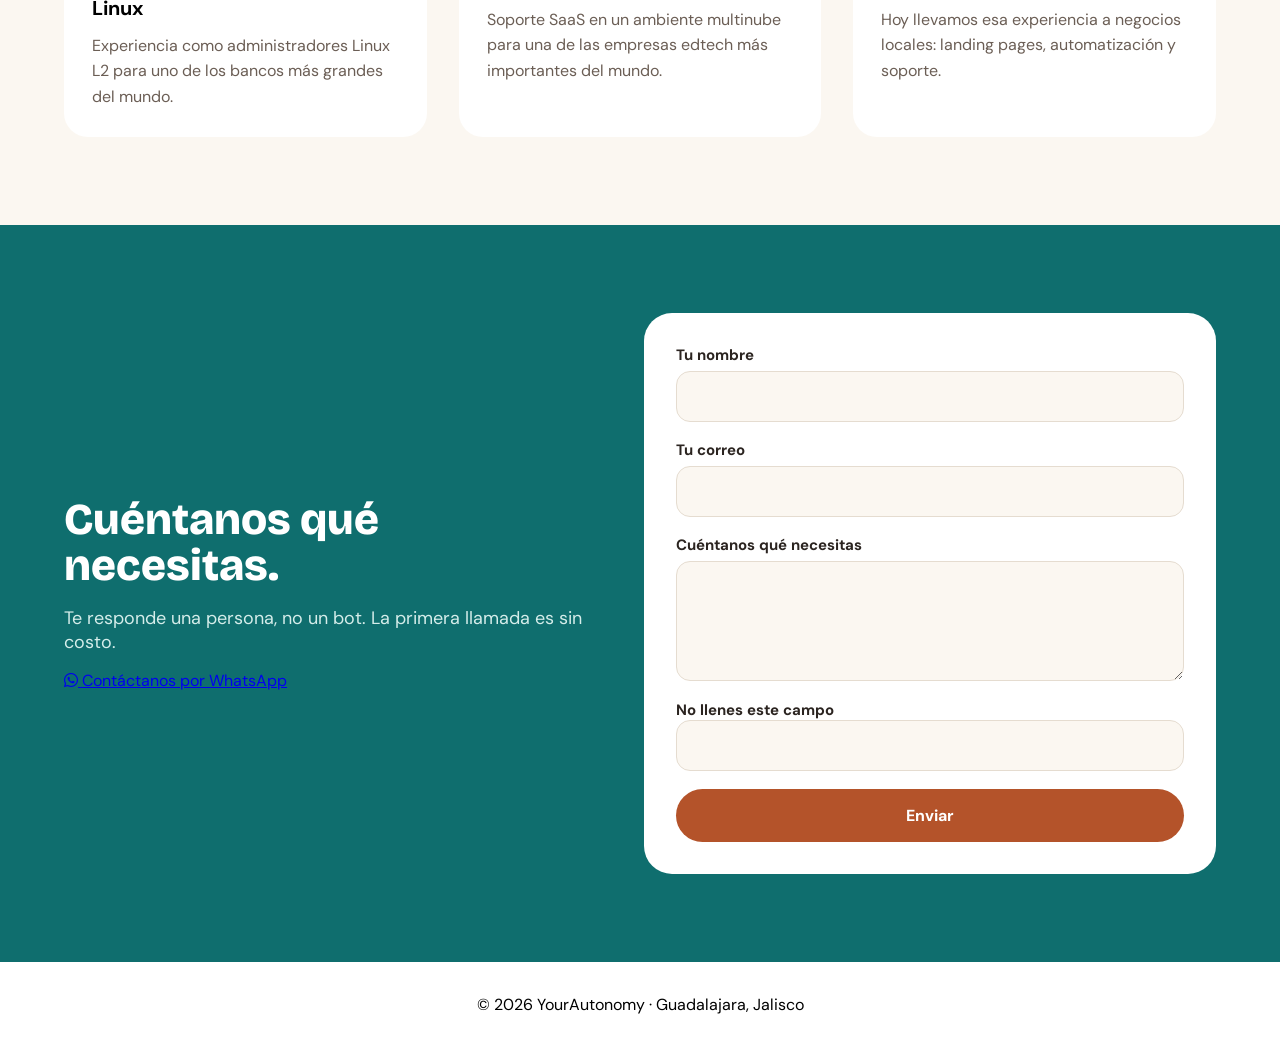
==== commit 9b866a77: "pagina con whatsapp" ====
--- a/static/index.html
+++ b/static/index.html
@@ -33,9 +33,12 @@
                 <p>Ayudamos a negocios de Guadalajara a atender a sus clientes, tener su página en internet y dejar de
                     hacer a mano lo que una computadora puede hacer sola.</p>
                 <div class="somos-texto_buttons">
-                    <button id="platiquemos">
+                    <a id="platiquemos"
+                        href="https://wa.me/523322923350?text=Hola%2C%20me%20gustar%C3%ADa%20platicar%20sobre%20sus%20servicios"
+                        target="_blank" rel="noopener">
+                        <i class="fa-brands fa-whatsapp" aria-hidden="true"></i>
                         Platiquemos
-                    </button>
+                    </a>
                     <button id="ejemplo">
                         Ver ejemplos
                     </button>
@@ -101,7 +104,12 @@
             <div class="contactanos-container_text">
                 <h2>Cuéntanos qué necesitas.</h2>
                 <p>Te responde una persona, no un bot. La primera llamada es sin costo.</p>
-                <button>Contáctanos</button>
+                <a class="btn-contacto"
+                    href="https://wa.me/523322923350?text=Hola%2C%20quiero%20informaci%C3%B3n%20sobre%20sus%20servicios"
+                    target="_blank" rel="noopener">
+                    <i class="fa-brands fa-whatsapp" aria-hidden="true"></i>
+                    Contáctanos por WhatsApp
+                </a>
             </div>
             <div class="contactanos-container_form">
                 <p id="aviso" hidden></p>
